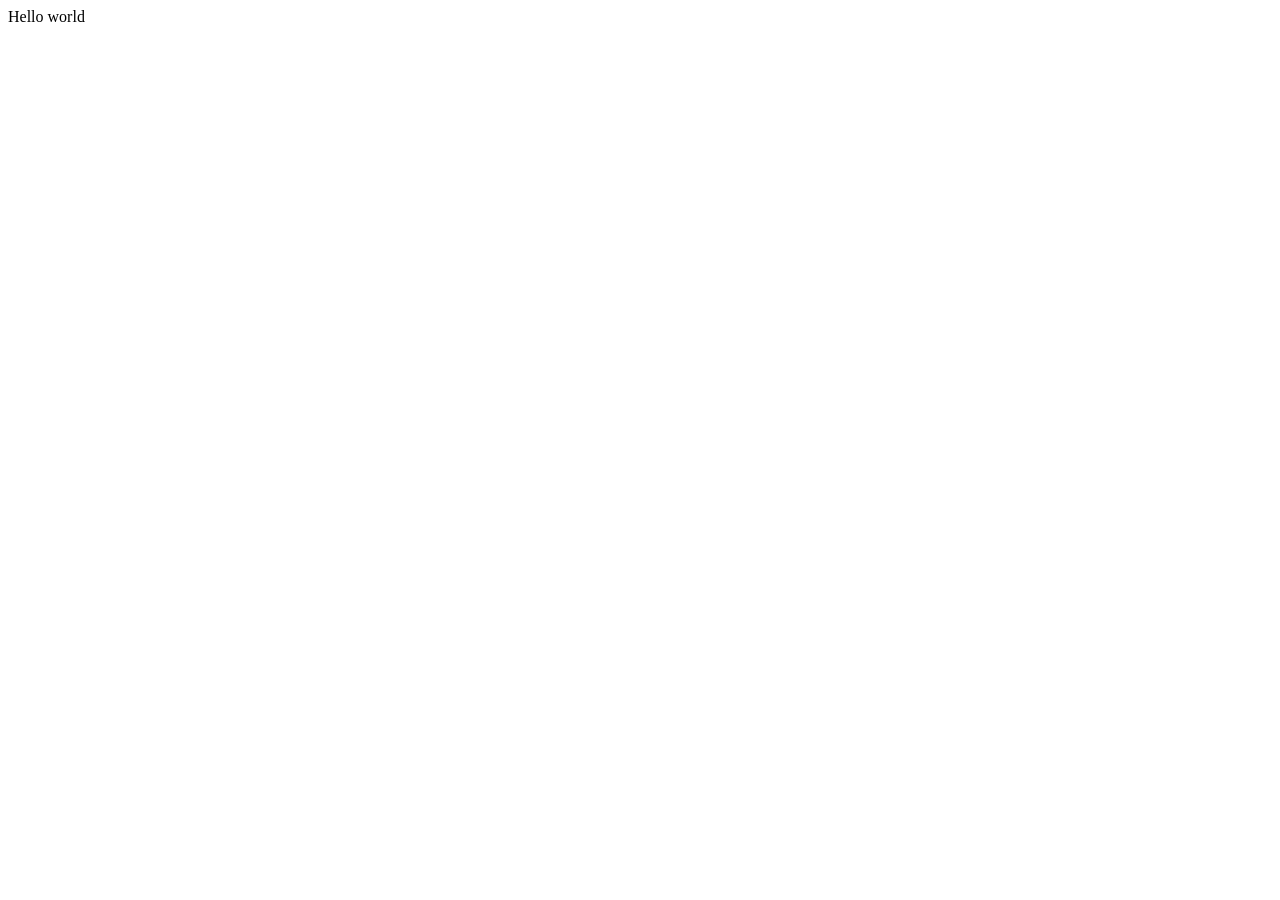
==== index.html @ 1f35d160 "Agrega archivos iniciales del lab AD-07" ====
<!DOCTYPE html>
<html>

<head>
  <meta charset="utf-8">
  <meta name="viewport" content="width=device-width">
  <title>replit</title>
</head>

<body>
  Hello world

  <!--
  This script places a badge on your repl's full-browser view back to your repl's cover
  page. Try various colors for the theme: dark, light, red, orange, yellow, lime, green,
  teal, blue, blurple, magenta, pink!
  -->
  <script src="https://replit.com/public/js/replit-badge-v2.js" theme="dark" position="bottom-right"></script>
</body>

</html>
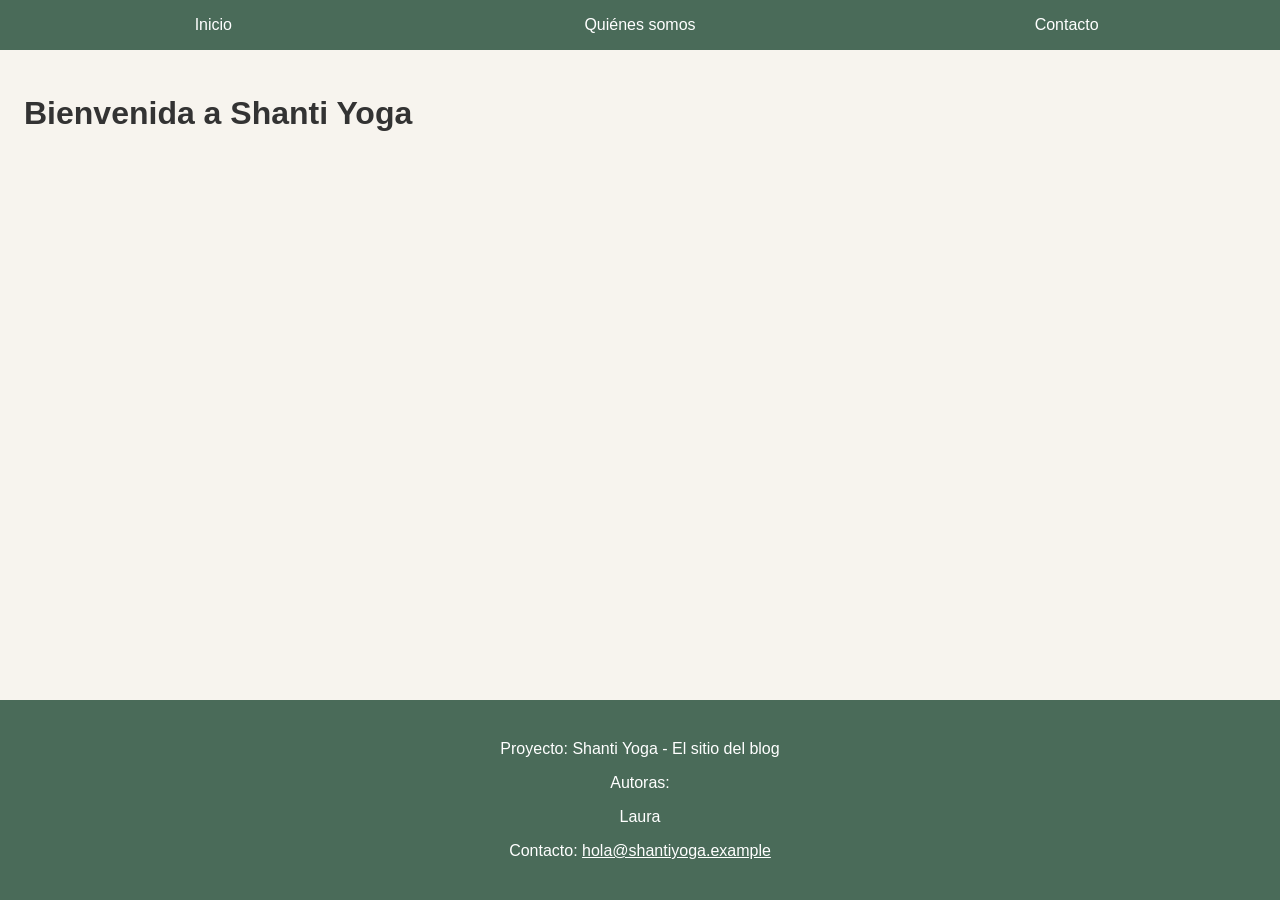
==== commit aa430b56: "Agrega pie de página con autoras, contacto y nombre del proyecto" ====
--- a/index.html
+++ b/index.html
@@ -1,21 +1,33 @@
 <!DOCTYPE html>
-<html>
+<html lang="es">
+<head>
+  <meta charset="UTF-8">
+  <meta name="viewport" content="width=device-width, initial-scale=1.0">
+  <title>Inicio | Shanti Yoga</title>
+  <link rel="stylesheet" href="style.css">
+</head>
+<body>
+  <header>
+    <nav>
+      <ul>
+        <li><a href="index.html">Inicio</a></li>
+        <li><a href="about.html">Quiénes somos</a></li>
+        <li><a href="contact.html">Contacto</a></li>
+      </ul>
+    </nav>
+  </header>
 
-<head>
-  <meta charset="utf-8">
-  <meta name="viewport" content="width=device-width">
-  <title>replit</title>
-</head>
+  <main>
+    <h1>Bienvenida a Shanti Yoga</h1>
+  </main>
 
-<body>
-  Hello world
-
-  <!--
-  This script places a badge on your repl's full-browser view back to your repl's cover
-  page. Try various colors for the theme: dark, light, red, orange, yellow, lime, green,
-  teal, blue, blurple, magenta, pink!
-  -->
-  <script src="https://replit.com/public/js/replit-badge-v2.js" theme="dark" position="bottom-right"></script>
+  <footer>
+    <p>Proyecto: Shanti Yoga - El sitio del blog</p>
+    <p>Autoras:</p>
+    <ul>
+      <li>Laura</li>
+    </ul>
+    <p>Contacto: <a href="mailto:hola@shantiyoga.example">hola@shantiyoga.example</a></p>
+  </footer>
 </body>
-
-</html>+</html>
--- a/style.css
+++ b/style.css
@@ -0,0 +1,71 @@
+
+* {
+  box-sizing: border-box;
+}
+
+body {
+  margin: 0;
+  font-family: Arial, sans-serif;
+  background-color: #f7f4ee;
+  color: #333333;
+}
+
+header {
+  position: sticky;
+  top: 0;
+  z-index: 10;
+  background-color: #4a6b59;
+}
+
+nav ul {
+  display: flex;
+  margin: 0;
+  padding: 0;
+  list-style: none;
+}
+
+nav li {
+  flex: 1;
+}
+
+nav a {
+  display: block;
+  padding: 16px;
+  text-align: center;
+  color: white;
+  text-decoration: none;
+}
+
+nav a:hover {
+  background-color: #3a5547;
+}
+
+main {
+  padding: 24px;
+  flex: 1;
+   }
+
+body {
+  min-height: 100vh;
+  display: flex;
+  flex-direction: column;
+}
+
+
+
+footer {
+  background-color: #4a6b59;
+  color: white;
+  text-align: center;
+  padding: 24px;
+}
+
+footer ul {
+  margin: 0;
+  padding: 0;
+  list-style: none;
+}
+
+footer a {
+  color: white;
+}
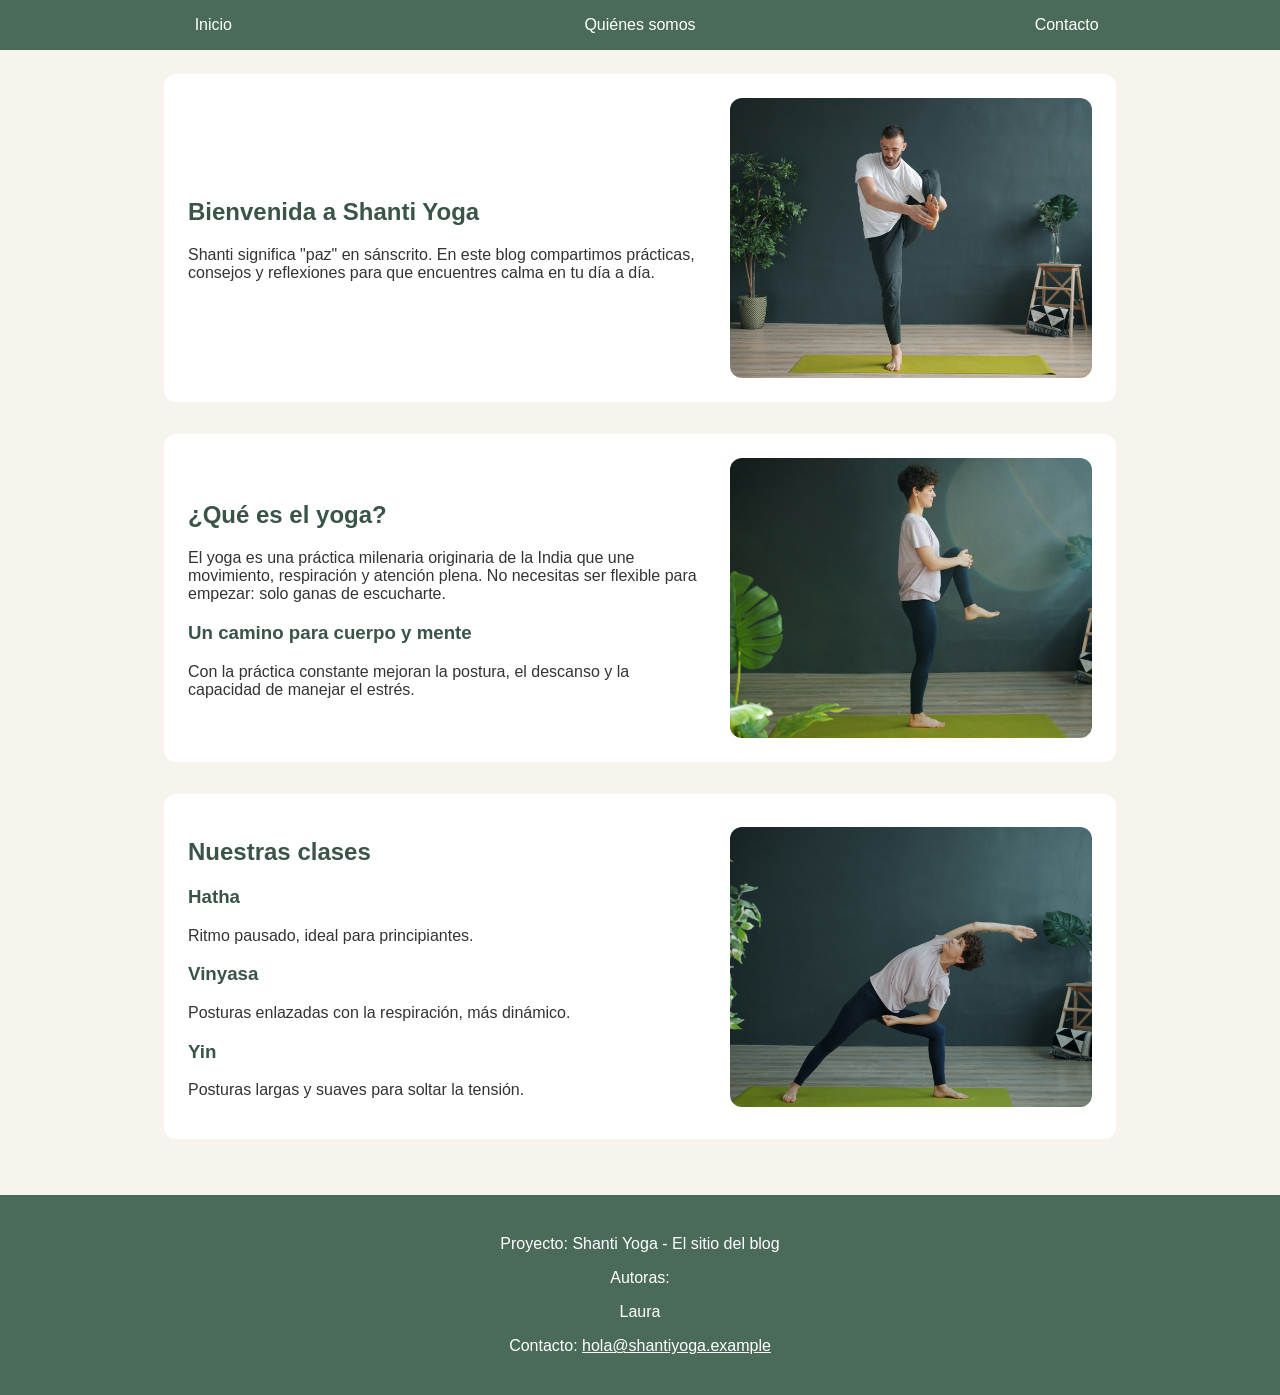
==== commit 33457281: "Completa la página de inicio con contenido e imágenes" ====
--- a/index.html
+++ b/index.html
@@ -1,11 +1,13 @@
 <!DOCTYPE html>
 <html lang="es">
+
 <head>
   <meta charset="UTF-8">
   <meta name="viewport" content="width=device-width, initial-scale=1.0">
   <title>Inicio | Shanti Yoga</title>
   <link rel="stylesheet" href="style.css">
 </head>
+
 <body>
   <header>
     <nav>
@@ -18,7 +20,43 @@
   </header>
 
   <main>
-    <h1>Bienvenida a Shanti Yoga</h1>
+    <section class="seccion">
+      <div class="seccion-texto">
+        <h1>Bienvenida a Shanti Yoga</h1>
+        <p>
+          Shanti significa "paz" en sánscrito. En este blog compartimos
+          prácticas, consejos y reflexiones para que encuentres calma en tu día a día.
+        </p>
+      </div>
+      <img src="Pic/yogaclass.jpg" alt="Clase de yoga" class="imagen">
+    </section>
+    <section class="seccion">
+      <div class="seccion-texto">
+        <h2> ¿Qué es el yoga? </h2>
+        <p> El yoga es una práctica milenaria originaria de la India que une
+          movimiento, respiración y atención plena. No necesitas ser flexible
+          para empezar: solo ganas de escucharte.</p>
+        <h3>Un camino para cuerpo y mente</h3>
+        <p>
+          Con la práctica constante mejoran la postura, el descanso y la
+          capacidad de manejar el estrés.
+        </p>
+      </div>
+      <img src="Pic/yogaclass1.jpg" alt="Meditación de yoga" class="imagen">
+    </section>
+    <section class="seccion">
+      <div class="seccion-texto">
+        <h2>Nuestras clases</h2>
+        <h3>Hatha</h3>
+        <p>Ritmo pausado, ideal para principiantes.</p>
+        <h3>Vinyasa</h3>
+        <p>Posturas enlazadas con la respiración, más dinámico.</p>
+        <h3>Yin</h3>
+        <p>Posturas largas y suaves para soltar la tensión.</p>
+      </div>
+      <img src="Pic/yogastudio.jpg" alt="una clase de yoga" class="imagen">
+    </section>
+
   </main>
 
   <footer>
@@ -30,4 +68,5 @@
     <p>Contacto: <a href="mailto:hola@shantiyoga.example">hola@shantiyoga.example</a></p>
   </footer>
 </body>
-</html>
+
+</html>
--- a/style.css
+++ b/style.css
@@ -8,6 +8,13 @@
   font-family: Arial, sans-serif;
   background-color: #f7f4ee;
   color: #333333;
+  min-height: 100vh;
+  display: flex;
+  flex-direction: column;
+}
+
+img {
+  max-width: 100%;
 }
 
 header {
@@ -41,17 +48,39 @@
 }
 
 main {
+  flex: 1;
+  width: 100%;
+  max-width: 1000px;
+  margin: 0 auto;
   padding: 24px;
-  flex: 1;
-   }
-
-body {
-  min-height: 100vh;
-  display: flex;
-  flex-direction: column;
 }
 
+h1,
+h2,
+h3 {
+  color: #3a5547;
+}
 
+.seccion {
+  display: flex;
+  align-items: center;
+  gap: 32px;
+  margin-bottom: 32px;
+  padding: 24px;
+  background-color: #ffffff;
+  border-radius: 12px;
+}
+
+.seccion-texto {
+  flex: 1;
+}
+
+.seccion img {
+  width: 40%;
+  height: 280px;
+  object-fit: cover;
+  border-radius: 12px;
+}
 
 footer {
   background-color: #4a6b59;
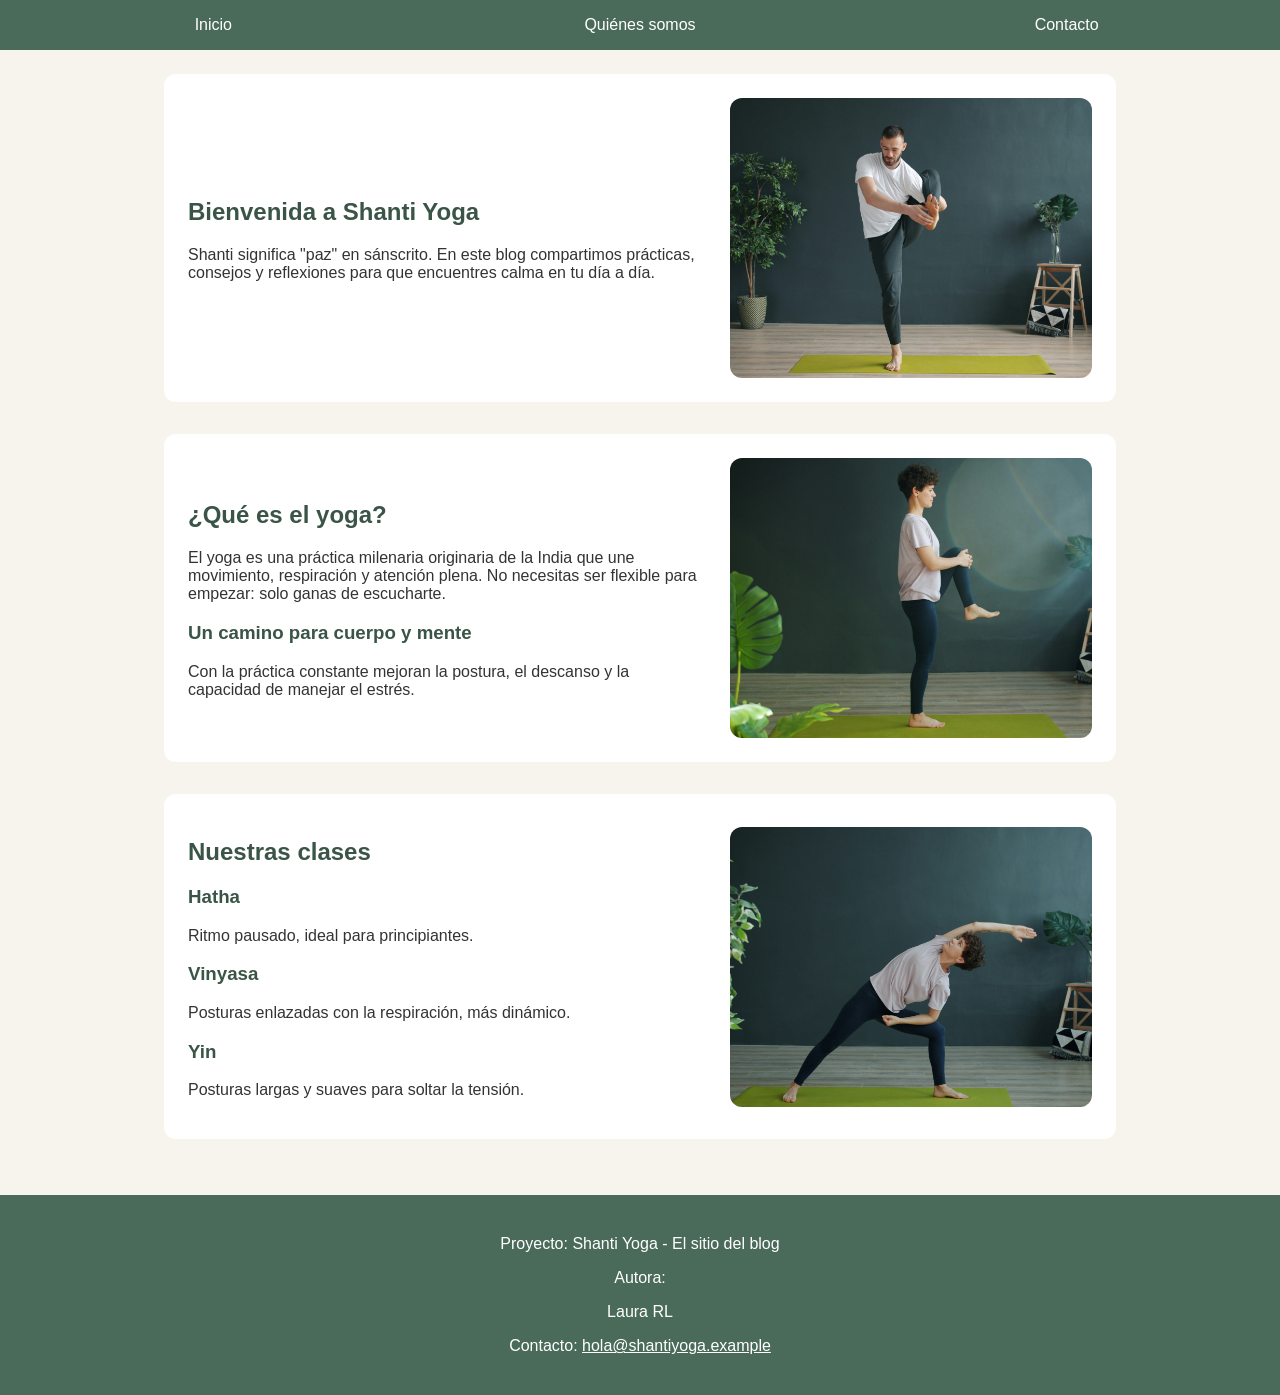
==== commit d8cef391: "Agrega contenido a la página de Contacto" ====
--- a/index.html
+++ b/index.html
@@ -61,9 +61,9 @@
 
   <footer>
     <p>Proyecto: Shanti Yoga - El sitio del blog</p>
-    <p>Autoras:</p>
+    <p>Autora:</p>
     <ul>
-      <li>Laura</li>
+      <li>Laura RL</li>
     </ul>
     <p>Contacto: <a href="mailto:hola@shantiyoga.example">hola@shantiyoga.example</a></p>
   </footer>
--- a/style.css
+++ b/style.css
@@ -97,4 +97,18 @@
 
 footer a {
   color: white;
+}
+
+.lista-contacto {
+  margin: 0 0 16px;
+  padding: 0;
+  list-style: none;
+}
+
+.lista-contacto li {
+  margin-bottom: 12px;
+}
+
+main a {
+  color: #4a6b59;
 }
